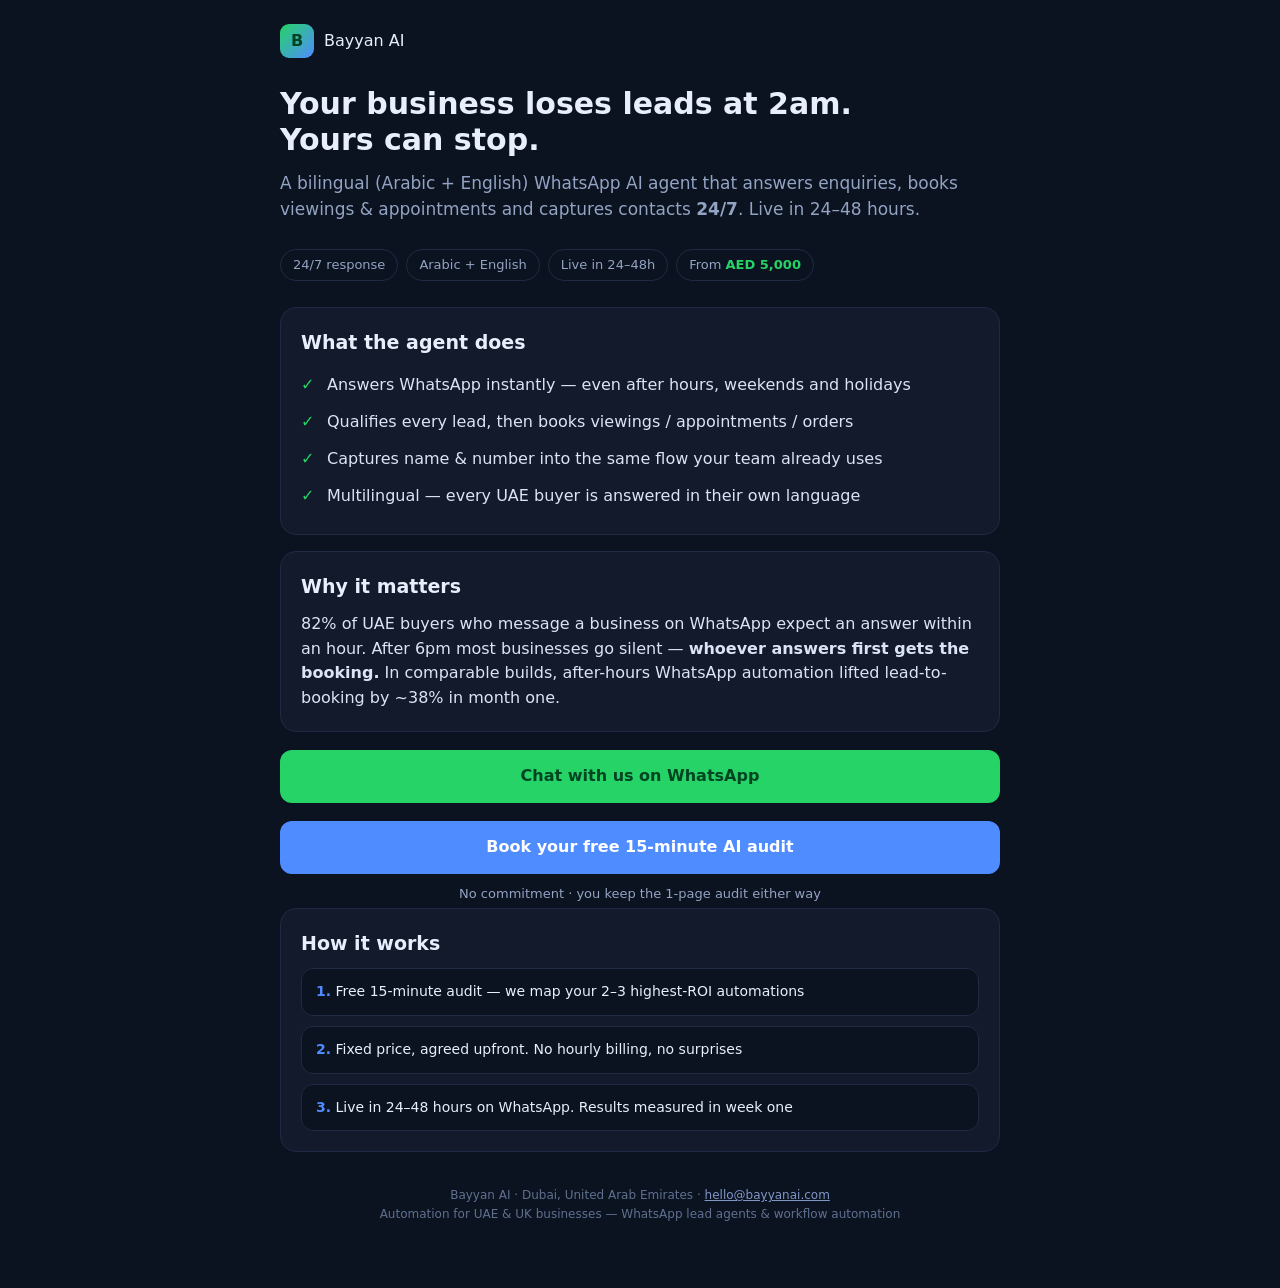
==== index.html @ 676d5459 "Publish pages 2026-10-18 08:45" ====
<!doctype html>
<html lang="en">
<head>
<meta charset="utf-8">
<meta name="viewport" content="width=device-width, initial-scale=1">
<title>Bayyan AI — 24/7 WhatsApp AI that sells for you</title>
<meta name="description" content="Bilingual WhatsApp AI agents for UAE businesses: answer after-hours leads, book viewings & appointments, recover carts. Live in 24-48h, from AED 5,000. Free AI audit.">
<style>
  :root{--bg:#0b1220;--card:#121a2b;--ink:#e8eefc;--mut:#93a3c2;--acc:#25D366;--acc2:#4f8cff;--line:#1f2a44}
  *{box-sizing:border-box;margin:0;padding:0}
  body{font-family:system-ui,-apple-system,"Segoe UI",Roboto,sans-serif;background:var(--bg);color:var(--ink);line-height:1.55}
  .wrap{max-width:760px;margin:0 auto;padding:24px 20px 64px}
  header{display:flex;align-items:center;gap:10px;margin-bottom:28px}
  .logo{width:34px;height:34px;border-radius:9px;background:linear-gradient(135deg,var(--acc),var(--acc2));display:grid;place-items:center;font-weight:800;color:#042}
  h1{font-size:30px;line-height:1.2;margin-bottom:12px}
  .sub{color:var(--mut);font-size:17px;margin-bottom:26px}
  .pills{display:flex;flex-wrap:wrap;gap:8px;margin-bottom:26px}
  .pill{font-size:13px;border:1px solid var(--line);border-radius:999px;padding:5px 12px;color:var(--mut)}
  .card{background:var(--card);border:1px solid var(--line);border-radius:16px;padding:20px;margin-bottom:16px}
  h2{font-size:19px;margin-bottom:10px}
  ul{list-style:none}
  li{padding:6px 0 6px 26px;position:relative;color:#dbe4f5}
  li:before{content:"✓";position:absolute;left:0;color:var(--acc);font-weight:700}
  .cta{display:block;text-align:center;background:var(--acc);color:#042;font-weight:700;font-size:16px;border-radius:12px;padding:14px 18px;text-decoration:none;margin:18px 0 10px}
  .cta.sec{background:var(--acc2);color:#fff}
  .cta:hover{filter:brightness(1.06)}
  .tiny{font-size:13px;color:var(--mut);text-align:center;margin-top:8px}
  .price{color:var(--acc);font-weight:700}
  .steps{display:grid;gap:10px;margin-top:6px}
  .step{background:var(--bg);border:1px solid var(--line);border-radius:12px;padding:12px 14px;font-size:14px}
  .step b{color:var(--acc2)}
  footer{margin-top:34px;text-align:center;font-size:12px;color:#5f708f}
  @media (prefers-reduced-motion: no-preference){.card{animation:fade .5s ease}}
  @keyframes fade{from{opacity:0;transform:translateY(6px)}to{opacity:1}}
</style>
</head>
<body>
<div class="wrap">
  <header>
    <div class="logo">B</div>
    <span>Bayyan AI</span>
  </header>

  <h1>Your business loses leads at 2am.<br>Yours can stop.</h1>
  <p class="sub">A bilingual (Arabic + English) WhatsApp AI agent that answers enquiries,
  books viewings &amp; appointments and captures contacts <b>24/7</b>. Live in 24–48 hours.</p>

  <div class="pills">
    <span class="pill">24/7 response</span>
    <span class="pill">Arabic + English</span>
    <span class="pill">Live in 24–48h</span>
    <span class="pill">From <b class="price">AED 5,000</b></span>
  </div>

  <div class="card">
    <h2>What the agent does</h2>
    <ul>
      <li>Answers WhatsApp instantly — even after hours, weekends and holidays</li>
      <li>Qualifies every lead, then books viewings / appointments / orders</li>
      <li>Captures name &amp; number into the same flow your team already uses</li>
      <li>Multilingual — every UAE buyer is answered in their own language</li>
    </ul>
  </div>

  <div class="card">
    <h2>Why it matters</h2>
    <p style="color:#dbe4f5">82% of UAE buyers who message a business on WhatsApp expect an answer
    within an hour. After 6pm most businesses go silent — <b>whoever answers first gets the booking.</b>
    In comparable builds, after-hours WhatsApp automation lifted lead-to-booking by ~38% in month one.</p>
  </div>

  <div style="margin:6px 0 4px">
    <a class="cta" href="https://wa.me/971500000000?text=Hi%21%20I%20want%20to%20know%20more%20about%20the%20WhatsApp%20AI%20agent." target="_blank" rel="noopener">Chat with us on WhatsApp</a>
    <a class="cta sec" href="https://cal.com/bayyanai/15min" target="_blank" rel="noopener">Book your free 15-minute AI audit</a>
    <div class="tiny">No commitment · you keep the 1-page audit either way</div>
  </div>

  <div class="card">
    <h2>How it works</h2>
    <div class="steps">
      <div class="step"><b>1.</b> Free 15-minute audit — we map your 2–3 highest-ROI automations</div>
      <div class="step"><b>2.</b> Fixed price, agreed upfront. No hourly billing, no surprises</div>
      <div class="step"><b>3.</b> Live in 24–48 hours on WhatsApp. Results measured in week one</div>
    </div>
  </div>

  <footer>
    <p>Bayyan AI · Dubai, United Arab Emirates · <a href="mailto:hello@bayyanai.com" style="color:#8096c7">hello@bayyanai.com</a></p>
    <p>Automation for UAE &amp; UK businesses — WhatsApp lead agents &amp; workflow automation</p>
  </footer>
</div>
</body>
</html>
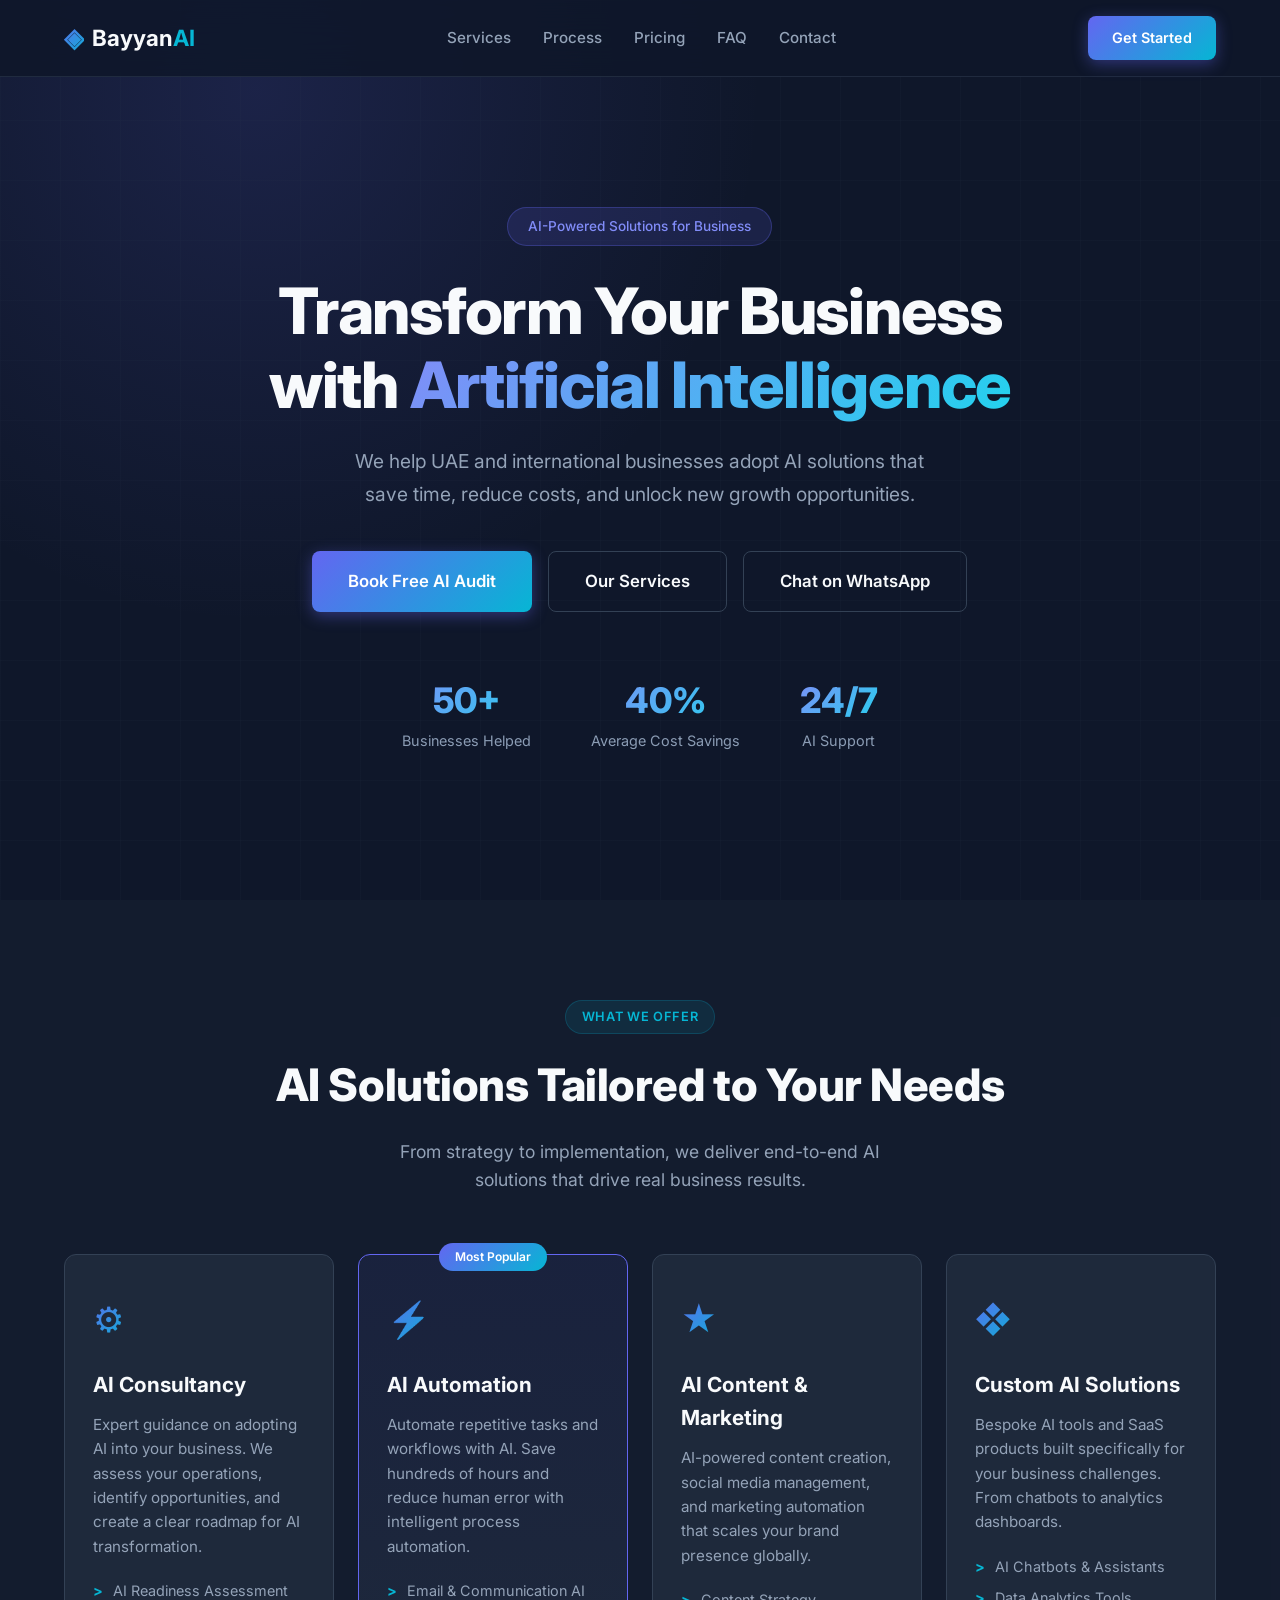
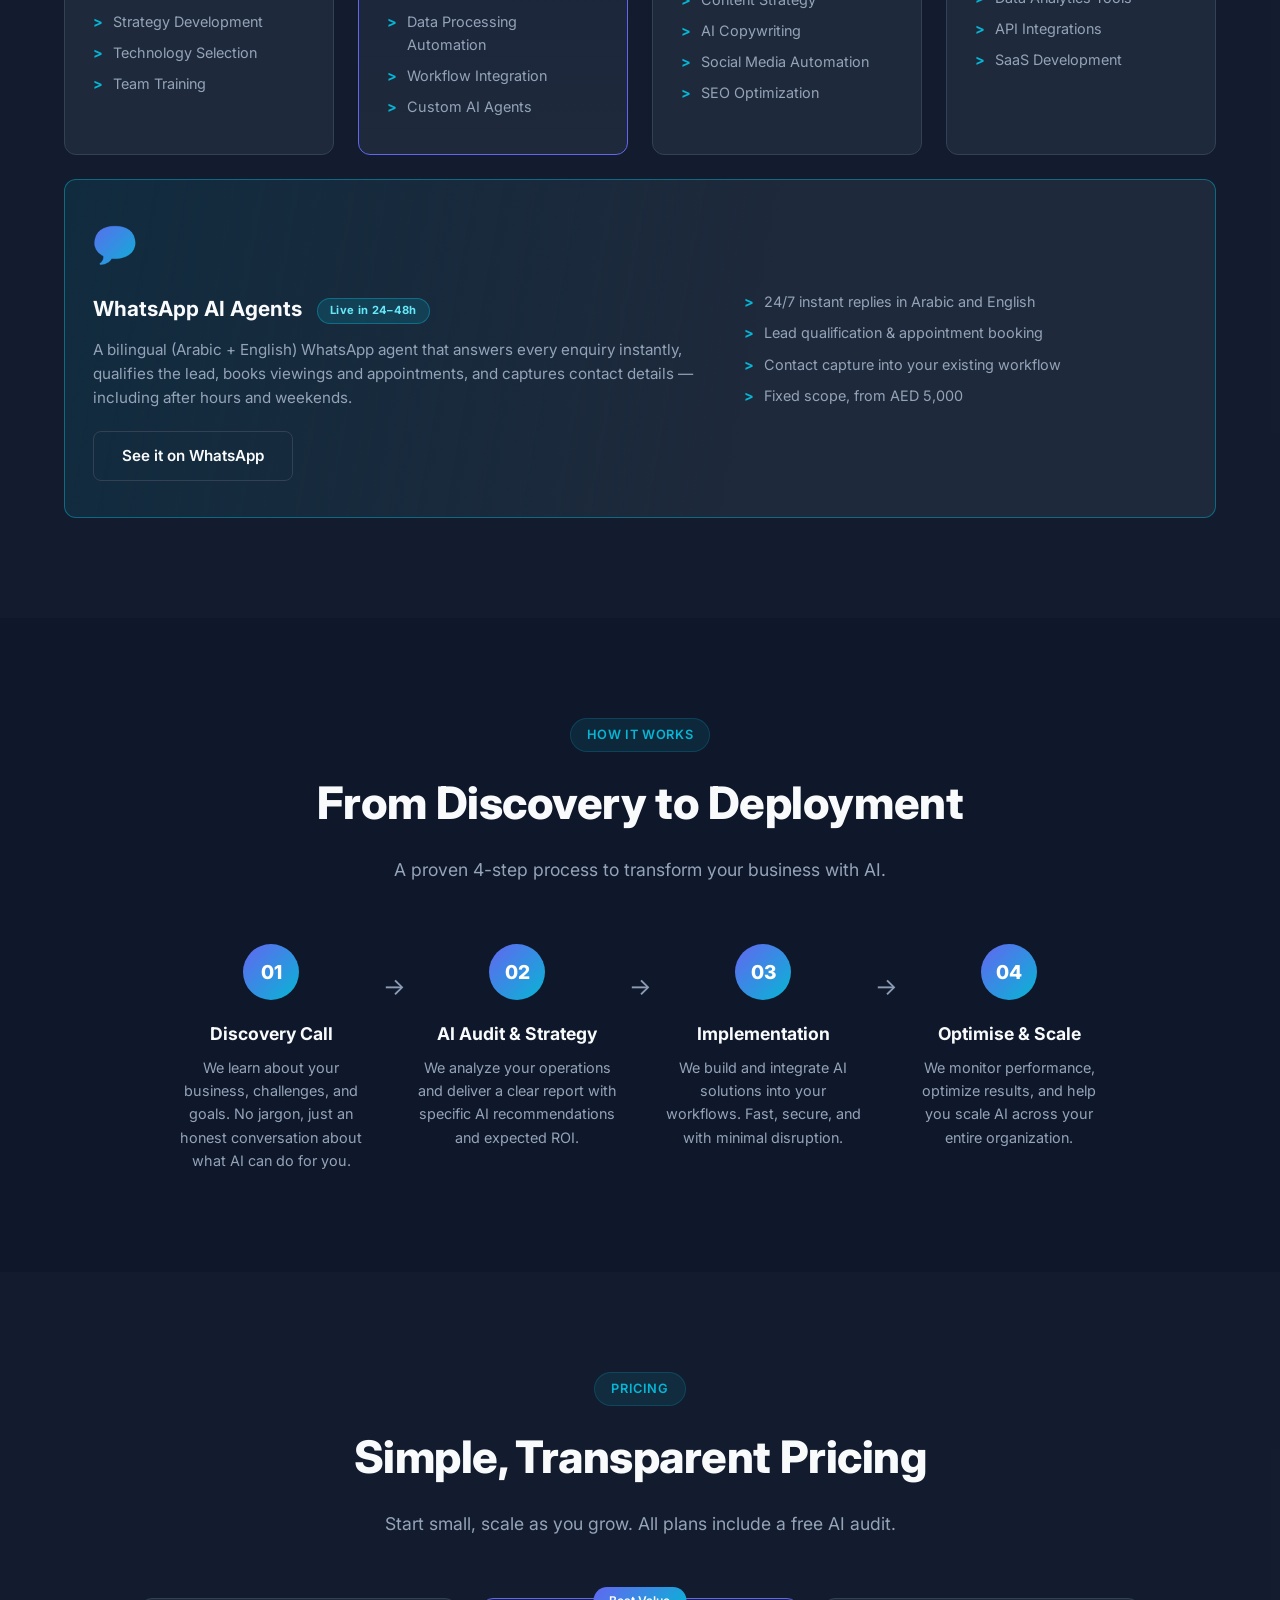
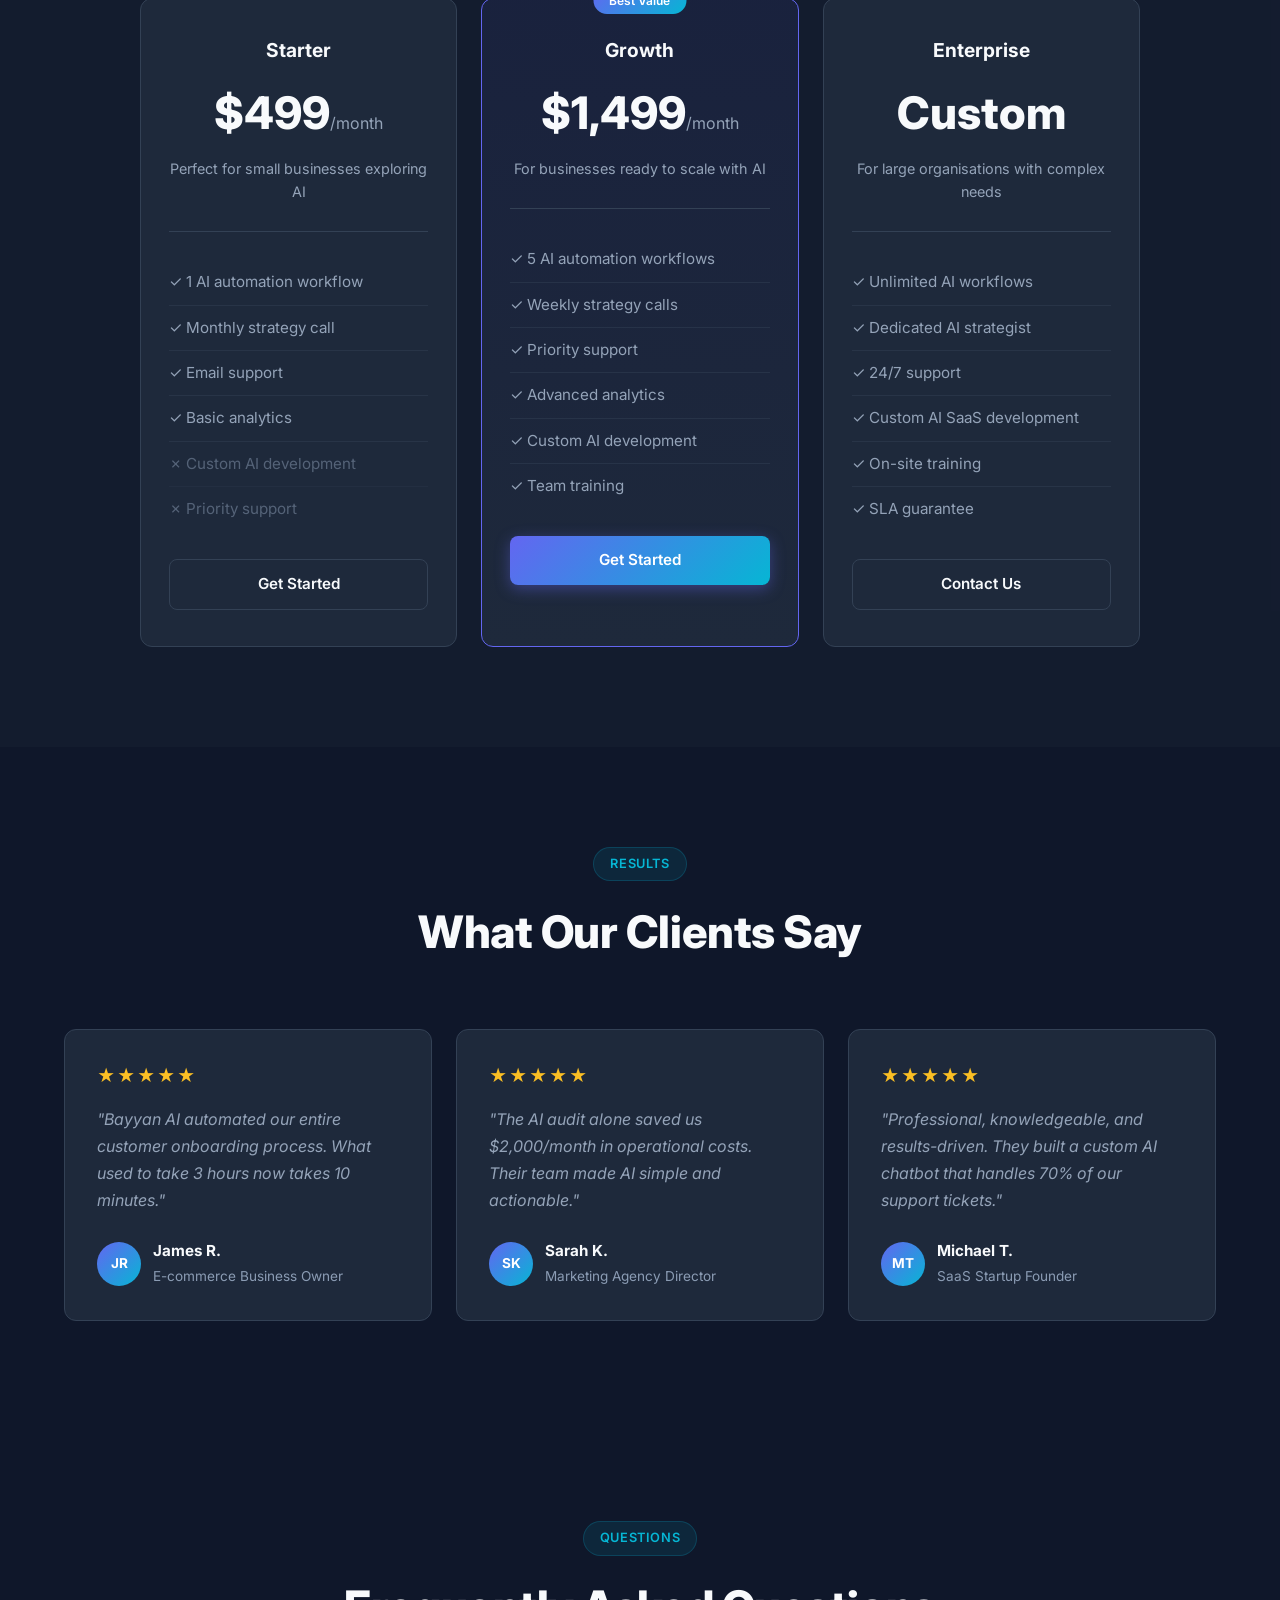
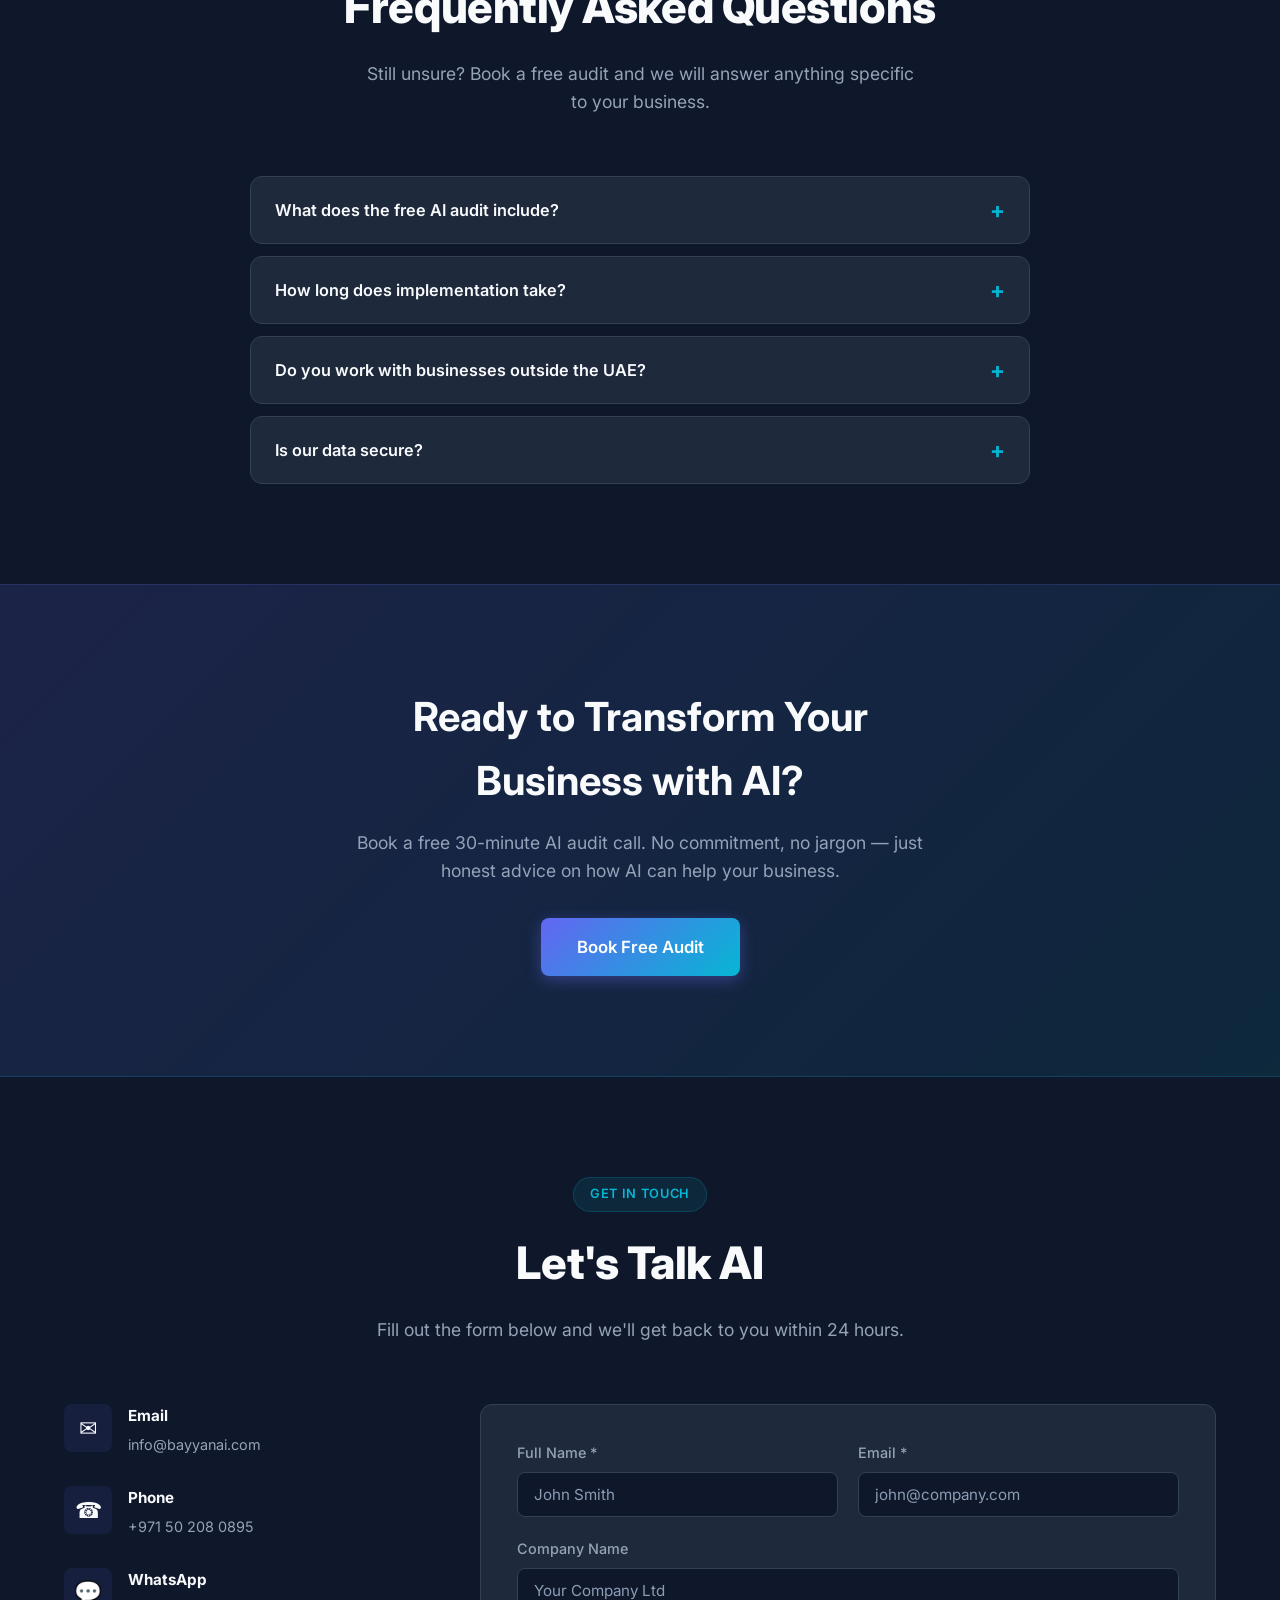
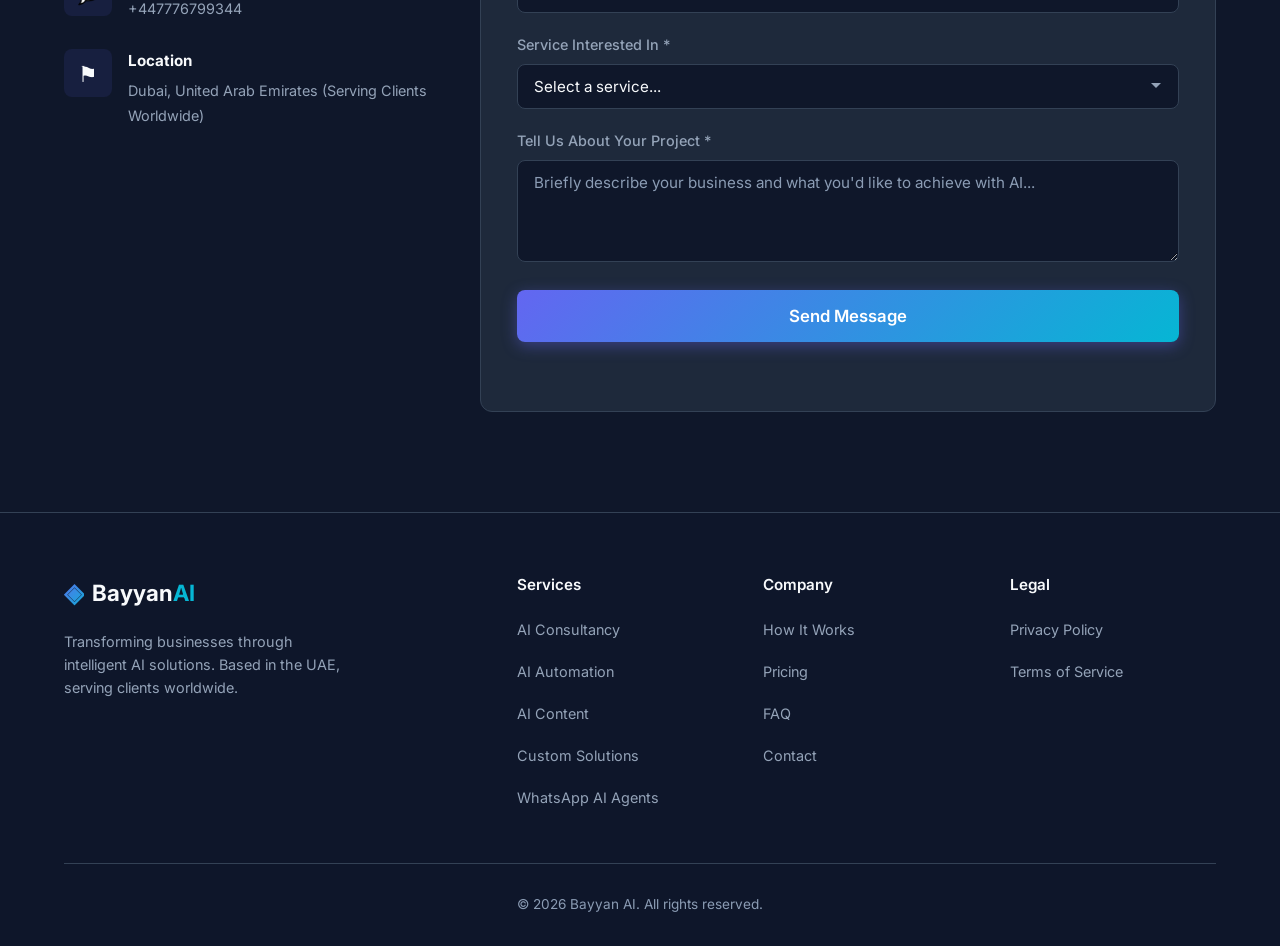
==== commit 328dce43: "Publish full Bayyan AI company site with all services" ====
--- a/index.html
+++ b/index.html
@@ -1,93 +1,568 @@
-<!doctype html>
+<!DOCTYPE html>
 <html lang="en">
 <head>
-<meta charset="utf-8">
-<meta name="viewport" content="width=device-width, initial-scale=1">
-<title>Bayyan AI — 24/7 WhatsApp AI that sells for you</title>
-<meta name="description" content="Bilingual WhatsApp AI agents for UAE businesses: answer after-hours leads, book viewings & appointments, recover carts. Live in 24-48h, from AED 5,000. Free AI audit.">
-<style>
-  :root{--bg:#0b1220;--card:#121a2b;--ink:#e8eefc;--mut:#93a3c2;--acc:#25D366;--acc2:#4f8cff;--line:#1f2a44}
-  *{box-sizing:border-box;margin:0;padding:0}
-  body{font-family:system-ui,-apple-system,"Segoe UI",Roboto,sans-serif;background:var(--bg);color:var(--ink);line-height:1.55}
-  .wrap{max-width:760px;margin:0 auto;padding:24px 20px 64px}
-  header{display:flex;align-items:center;gap:10px;margin-bottom:28px}
-  .logo{width:34px;height:34px;border-radius:9px;background:linear-gradient(135deg,var(--acc),var(--acc2));display:grid;place-items:center;font-weight:800;color:#042}
-  h1{font-size:30px;line-height:1.2;margin-bottom:12px}
-  .sub{color:var(--mut);font-size:17px;margin-bottom:26px}
-  .pills{display:flex;flex-wrap:wrap;gap:8px;margin-bottom:26px}
-  .pill{font-size:13px;border:1px solid var(--line);border-radius:999px;padding:5px 12px;color:var(--mut)}
-  .card{background:var(--card);border:1px solid var(--line);border-radius:16px;padding:20px;margin-bottom:16px}
-  h2{font-size:19px;margin-bottom:10px}
-  ul{list-style:none}
-  li{padding:6px 0 6px 26px;position:relative;color:#dbe4f5}
-  li:before{content:"✓";position:absolute;left:0;color:var(--acc);font-weight:700}
-  .cta{display:block;text-align:center;background:var(--acc);color:#042;font-weight:700;font-size:16px;border-radius:12px;padding:14px 18px;text-decoration:none;margin:18px 0 10px}
-  .cta.sec{background:var(--acc2);color:#fff}
-  .cta:hover{filter:brightness(1.06)}
-  .tiny{font-size:13px;color:var(--mut);text-align:center;margin-top:8px}
-  .price{color:var(--acc);font-weight:700}
-  .steps{display:grid;gap:10px;margin-top:6px}
-  .step{background:var(--bg);border:1px solid var(--line);border-radius:12px;padding:12px 14px;font-size:14px}
-  .step b{color:var(--acc2)}
-  footer{margin-top:34px;text-align:center;font-size:12px;color:#5f708f}
-  @media (prefers-reduced-motion: no-preference){.card{animation:fade .5s ease}}
-  @keyframes fade{from{opacity:0;transform:translateY(6px)}to{opacity:1}}
-</style>
+    <meta charset="UTF-8">
+    <meta name="viewport" content="width=device-width, initial-scale=1.0">
+    <title>Bayyan AI | AI Consultancy &amp; Automation Services in the UAE</title>
+    <meta name="description" content="Bayyan AI helps UAE and international businesses adopt AI that saves time and cuts costs. AI consultancy, automation, content and custom AI solutions.">
+    <link rel="canonical" href="https://bayyanai.com/">
+
+    <meta name="theme-color" content="#0f172a">
+    <link rel="icon" href="/favicon.svg" type="image/svg+xml">
+    <link rel="apple-touch-icon" href="/assets/apple-touch-icon.png">
+
+    <meta property="og:type" content="website">
+    <meta property="og:site_name" content="Bayyan AI">
+    <meta property="og:url" content="https://bayyanai.com/">
+    <meta property="og:title" content="Bayyan AI | AI Consultancy &amp; Automation Services">
+    <meta property="og:description" content="We help UAE and international businesses adopt AI solutions that save time, reduce costs, and unlock new growth opportunities.">
+    <meta property="og:image" content="https://bayyanai.com/assets/og-image.png">
+    <meta property="og:image:width" content="1200">
+    <meta property="og:image:height" content="630">
+    <meta property="og:locale" content="en_US">
+
+    <meta name="twitter:card" content="summary_large_image">
+    <meta name="twitter:title" content="Bayyan AI | AI Consultancy &amp; Automation Services">
+    <meta name="twitter:description" content="AI consultancy, automation and custom AI solutions for businesses in the UAE and worldwide.">
+    <meta name="twitter:image" content="https://bayyanai.com/assets/og-image.png">
+
+    <link rel="preconnect" href="https://fonts.googleapis.com">
+    <link rel="preconnect" href="https://fonts.gstatic.com" crossorigin>
+    <link href="https://fonts.googleapis.com/css2?family=Inter:wght@400;500;600;700;800&display=swap" rel="stylesheet">
+    <link rel="stylesheet" href="styles.css">
+
+    <script type="application/ld+json">
+    {
+      "@context": "https://schema.org",
+      "@graph": [
+        {
+          "@type": "Organization",
+          "@id": "https://bayyanai.com/#organization",
+          "name": "Bayyan AI",
+          "url": "https://bayyanai.com/",
+          "logo": "https://bayyanai.com/assets/og-image.png",
+          "email": "info@bayyanai.com",
+          "telephone": "+971-50-208-0895",
+          "areaServed": ["AE", "Worldwide"],
+          "description": "AI consultancy and automation services for businesses in the UAE and internationally.",
+          "contactPoint": {
+            "@type": "ContactPoint",
+            "contactType": "sales",
+            "email": "info@bayyanai.com",
+            "telephone": "+971-50-208-0895",
+            "availableLanguage": ["en", "ar"]
+          }
+        },
+        {
+          "@type": "WebSite",
+          "@id": "https://bayyanai.com/#website",
+          "url": "https://bayyanai.com/",
+          "name": "Bayyan AI",
+          "publisher": { "@id": "https://bayyanai.com/#organization" },
+          "inLanguage": "en"
+        },
+        {
+          "@type": "ProfessionalService",
+          "@id": "https://bayyanai.com/#service",
+          "name": "Bayyan AI",
+          "url": "https://bayyanai.com/",
+          "parentOrganization": { "@id": "https://bayyanai.com/#organization" },
+          "areaServed": ["AE", "Worldwide"],
+          "provider": { "@id": "https://bayyanai.com/#organization" },
+          "hasOfferCatalog": {
+            "@type": "OfferCatalog",
+            "name": "AI Services",
+            "itemListElement": [
+              { "@type": "Offer", "itemOffered": { "@type": "Service", "name": "AI Consultancy" } },
+              { "@type": "Offer", "itemOffered": { "@type": "Service", "name": "AI Automation" } },
+              { "@type": "Offer", "itemOffered": { "@type": "Service", "name": "AI Content & Marketing" } },
+              { "@type": "Offer", "itemOffered": { "@type": "Service", "name": "Custom AI Solutions" } }
+            ]
+          }
+        },
+        {
+          "@type": "FAQPage",
+          "@id": "https://bayyanai.com/#faq",
+          "mainEntity": [
+            {
+              "@type": "Question",
+              "name": "What does the free AI audit include?",
+              "acceptedAnswer": { "@type": "Answer", "text": "A 30-minute call where we review your current workflows, identify the highest-value automation opportunities, and give you a short written summary with expected ROI. No commitment required." }
+            },
+            {
+              "@type": "Question",
+              "name": "How long does implementation take?",
+              "acceptedAnswer": { "@type": "Answer", "text": "Most automation workflows go live within two to four weeks. Larger custom AI projects are scoped in phases so you see value early." }
+            },
+            {
+              "@type": "Question",
+              "name": "Do you work with businesses outside the UAE?",
+              "acceptedAnswer": { "@type": "Answer", "text": "Yes. We are based in the UAE and work remotely with clients worldwide." }
+            },
+            {
+              "@type": "Question",
+              "name": "Is our data secure?",
+              "acceptedAnswer": { "@type": "Answer", "text": "We only connect systems you approve, follow least-privilege access, and never share your data with third parties. We can work within your existing security policies." }
+            }
+          ]
+        }
+      ]
+    }
+    </script>
+<!-- agent-readable surface -->
+<link rel="alternate" type="text/markdown" href="/index.md" title="This page as Markdown">
+<link rel="alternate" type="text/plain" href="/llms.txt" title="Site index (llms.txt)">
+<link rel="describedby" type="text/markdown" href="/auth.md" title="Access notes">
+<link rel="service-desc" type="application/json" href="/.well-known/ai-catalog.json" title="AI capability catalog">
+<link rel="index" type="application/json" href="/.well-known/agent-skills/index.json" title="Agent Skills index">
 </head>
 <body>
-<div class="wrap">
-  <header>
-    <div class="logo">B</div>
-    <span>Bayyan AI</span>
-  </header>
-
-  <h1>Your business loses leads at 2am.<br>Yours can stop.</h1>
-  <p class="sub">A bilingual (Arabic + English) WhatsApp AI agent that answers enquiries,
-  books viewings &amp; appointments and captures contacts <b>24/7</b>. Live in 24–48 hours.</p>
-
-  <div class="pills">
-    <span class="pill">24/7 response</span>
-    <span class="pill">Arabic + English</span>
-    <span class="pill">Live in 24–48h</span>
-    <span class="pill">From <b class="price">AED 5,000</b></span>
-  </div>
-
-  <div class="card">
-    <h2>What the agent does</h2>
-    <ul>
-      <li>Answers WhatsApp instantly — even after hours, weekends and holidays</li>
-      <li>Qualifies every lead, then books viewings / appointments / orders</li>
-      <li>Captures name &amp; number into the same flow your team already uses</li>
-      <li>Multilingual — every UAE buyer is answered in their own language</li>
-    </ul>
-  </div>
-
-  <div class="card">
-    <h2>Why it matters</h2>
-    <p style="color:#dbe4f5">82% of UAE buyers who message a business on WhatsApp expect an answer
-    within an hour. After 6pm most businesses go silent — <b>whoever answers first gets the booking.</b>
-    In comparable builds, after-hours WhatsApp automation lifted lead-to-booking by ~38% in month one.</p>
-  </div>
-
-  <div style="margin:6px 0 4px">
-    <a class="cta" href="https://wa.me/971500000000?text=Hi%21%20I%20want%20to%20know%20more%20about%20the%20WhatsApp%20AI%20agent." target="_blank" rel="noopener">Chat with us on WhatsApp</a>
-    <a class="cta sec" href="https://cal.com/bayyanai/15min" target="_blank" rel="noopener">Book your free 15-minute AI audit</a>
-    <div class="tiny">No commitment · you keep the 1-page audit either way</div>
-  </div>
-
-  <div class="card">
-    <h2>How it works</h2>
-    <div class="steps">
-      <div class="step"><b>1.</b> Free 15-minute audit — we map your 2–3 highest-ROI automations</div>
-      <div class="step"><b>2.</b> Fixed price, agreed upfront. No hourly billing, no surprises</div>
-      <div class="step"><b>3.</b> Live in 24–48 hours on WhatsApp. Results measured in week one</div>
-    </div>
-  </div>
-
-  <footer>
-    <p>Bayyan AI · Dubai, United Arab Emirates · <a href="mailto:hello@bayyanai.com" style="color:#8096c7">hello@bayyanai.com</a></p>
-    <p>Automation for UAE &amp; UK businesses — WhatsApp lead agents &amp; workflow automation</p>
-  </footer>
-</div>
+    <a class="skip-link" href="#main">Skip to content</a>
+
+    <!-- Navigation -->
+    <nav class="navbar" aria-label="Main navigation">
+        <div class="container nav-container">
+            <a href="/" class="logo" aria-label="Bayyan AI home">
+                <span class="logo-icon" aria-hidden="true">&#9672;</span>
+                <span class="logo-text">Bayyan<span class="logo-ai">AI</span></span>
+            </a>
+            <ul class="nav-links" id="navLinks">
+                <li><a href="#services">Services</a></li>
+                <li><a href="#process">Process</a></li>
+                <li><a href="#pricing">Pricing</a></li>
+                <li><a href="#faq">FAQ</a></li>
+                <li><a href="#contact">Contact</a></li>
+            </ul>
+            <a href="#contact" class="btn btn-primary nav-cta">Get Started</a>
+            <button class="mobile-menu-btn" type="button" aria-label="Open menu" aria-expanded="false" aria-controls="navLinks">
+                <span aria-hidden="true"></span>
+                <span aria-hidden="true"></span>
+                <span aria-hidden="true"></span>
+            </button>
+        </div>
+    </nav>
+
+    <main id="main">
+    <!-- Hero Section -->
+    <section class="hero">
+        <div class="hero-bg" aria-hidden="true">
+            <div class="hero-gradient"></div>
+            <div class="hero-grid"></div>
+        </div>
+        <div class="container hero-container">
+            <p class="hero-badge">AI-Powered Solutions for Business</p>
+            <h1 class="hero-title">
+                Transform Your Business<br>
+                with <span class="gradient-text">Artificial Intelligence</span>
+            </h1>
+            <p class="hero-subtitle">
+                We help UAE and international businesses adopt AI solutions that save time, reduce costs, and unlock new growth opportunities.
+            </p>
+            <div class="hero-buttons">
+                <a href="https://cal.com/bayyanai/15min" class="btn btn-primary btn-lg" target="_blank" rel="noopener noreferrer">Book Free AI Audit</a>
+                <a href="#services" class="btn btn-secondary btn-lg">Our Services</a>
+                <a href="https://wa.me/447776799344?text=Hi%20Bayyan%20AI%2C%20I%27d%20like%20to%20know%20more%20about%20your%20services." class="btn btn-secondary btn-lg" target="_blank" rel="noopener noreferrer" aria-label="Chat with Bayyan AI on WhatsApp">Chat on WhatsApp</a>
+            </div>
+            <div class="hero-stats">
+                <div class="stat">
+                    <span class="stat-number">50+</span>
+                    <span class="stat-label">Businesses Helped</span>
+                </div>
+                <div class="stat">
+                    <span class="stat-number">40%</span>
+                    <span class="stat-label">Average Cost Savings</span>
+                </div>
+                <div class="stat">
+                    <span class="stat-number">24/7</span>
+                    <span class="stat-label">AI Support</span>
+                </div>
+            </div>
+        </div>
+    </section>
+
+    <!-- Services Section -->
+    <section id="services" class="services">
+        <div class="container">
+            <div class="section-header">
+                <p class="section-tag">What We Offer</p>
+                <h2 class="section-title">AI Solutions Tailored to Your Needs</h2>
+                <p class="section-subtitle">From strategy to implementation, we deliver end-to-end AI solutions that drive real business results.</p>
+            </div>
+            <div class="services-grid">
+                <div class="service-card">
+                    <div class="service-icon" aria-hidden="true">&#9881;</div>
+                    <h3>AI Consultancy</h3>
+                    <p>Expert guidance on adopting AI into your business. We assess your operations, identify opportunities, and create a clear roadmap for AI transformation.</p>
+                    <ul class="service-features">
+                        <li>AI Readiness Assessment</li>
+                        <li>Strategy Development</li>
+                        <li>Technology Selection</li>
+                        <li>Team Training</li>
+                    </ul>
+                </div>
+                <div class="service-card featured">
+                    <div class="service-badge">Most Popular</div>
+                    <div class="service-icon" aria-hidden="true">&#9889;</div>
+                    <h3>AI Automation</h3>
+                    <p>Automate repetitive tasks and workflows with AI. Save hundreds of hours and reduce human error with intelligent process automation.</p>
+                    <ul class="service-features">
+                        <li>Email &amp; Communication AI</li>
+                        <li>Data Processing Automation</li>
+                        <li>Workflow Integration</li>
+                        <li>Custom AI Agents</li>
+                    </ul>
+                </div>
+                <div class="service-card">
+                    <div class="service-icon" aria-hidden="true">&#9733;</div>
+                    <h3>AI Content &amp; Marketing</h3>
+                    <p>AI-powered content creation, social media management, and marketing automation that scales your brand presence globally.</p>
+                    <ul class="service-features">
+                        <li>Content Strategy</li>
+                        <li>AI Copywriting</li>
+                        <li>Social Media Automation</li>
+                        <li>SEO Optimization</li>
+                    </ul>
+                </div>
+                <div class="service-card">
+                    <div class="service-icon" aria-hidden="true">&#10070;</div>
+                    <h3>Custom AI Solutions</h3>
+                    <p>Bespoke AI tools and SaaS products built specifically for your business challenges. From chatbots to analytics dashboards.</p>
+                    <ul class="service-features">
+                        <li>AI Chatbots &amp; Assistants</li>
+                        <li>Data Analytics Tools</li>
+                        <li>API Integrations</li>
+                        <li>SaaS Development</li>
+                    </ul>
+                </div>
+                <div class="service-card flagship" id="whatsapp-ai">
+                    <div>
+                        <div class="service-icon" aria-hidden="true">&#128172;</div>
+                        <h3>WhatsApp AI Agents <span class="inline-badge">Live in 24&ndash;48h</span></h3>
+                        <p>A bilingual (Arabic + English) WhatsApp agent that answers every enquiry instantly, qualifies the lead, books viewings and appointments, and captures contact details &mdash; including after hours and weekends.</p>
+                        <a href="https://wa.me/447776799344?text=Hi%20Bayyan%20AI%2C%20I%27d%20like%20to%20know%20more%20about%20your%20services." class="btn btn-secondary" target="_blank" rel="noopener noreferrer">See it on WhatsApp</a>
+                    </div>
+                    <ul class="service-features">
+                        <li>24/7 instant replies in Arabic and English</li>
+                        <li>Lead qualification &amp; appointment booking</li>
+                        <li>Contact capture into your existing workflow</li>
+                        <li>Fixed scope, from AED 5,000</li>
+                    </ul>
+                </div>
+            </div>
+        </div>
+    </section>
+
+    <!-- Process Section -->
+    <section id="process" class="process">
+        <div class="container">
+            <div class="section-header">
+                <p class="section-tag">How It Works</p>
+                <h2 class="section-title">From Discovery to Deployment</h2>
+                <p class="section-subtitle">A proven 4-step process to transform your business with AI.</p>
+            </div>
+            <div class="process-grid">
+                <div class="process-step">
+                    <div class="step-number" aria-hidden="true">01</div>
+                    <h3>Discovery Call</h3>
+                    <p>We learn about your business, challenges, and goals. No jargon, just an honest conversation about what AI can do for you.</p>
+                </div>
+                <div class="process-connector" aria-hidden="true">&#8594;</div>
+                <div class="process-step">
+                    <div class="step-number" aria-hidden="true">02</div>
+                    <h3>AI Audit &amp; Strategy</h3>
+                    <p>We analyze your operations and deliver a clear report with specific AI recommendations and expected ROI.</p>
+                </div>
+                <div class="process-connector" aria-hidden="true">&#8594;</div>
+                <div class="process-step">
+                    <div class="step-number" aria-hidden="true">03</div>
+                    <h3>Implementation</h3>
+                    <p>We build and integrate AI solutions into your workflows. Fast, secure, and with minimal disruption.</p>
+                </div>
+                <div class="process-connector" aria-hidden="true">&#8594;</div>
+                <div class="process-step">
+                    <div class="step-number" aria-hidden="true">04</div>
+                    <h3>Optimise &amp; Scale</h3>
+                    <p>We monitor performance, optimize results, and help you scale AI across your entire organization.</p>
+                </div>
+            </div>
+        </div>
+    </section>
+
+    <!-- Pricing Section -->
+    <section id="pricing" class="pricing">
+        <div class="container">
+            <div class="section-header">
+                <p class="section-tag">Pricing</p>
+                <h2 class="section-title">Simple, Transparent Pricing</h2>
+                <p class="section-subtitle">Start small, scale as you grow. All plans include a free AI audit.</p>
+            </div>
+            <div class="pricing-grid">
+                <div class="pricing-card">
+                    <div class="pricing-header">
+                        <h3>Starter</h3>
+                        <div class="price">$499<span>/month</span></div>
+                        <p>Perfect for small businesses exploring AI</p>
+                    </div>
+                    <ul class="pricing-features">
+                        <li>&#10003; 1 AI automation workflow</li>
+                        <li>&#10003; Monthly strategy call</li>
+                        <li>&#10003; Email support</li>
+                        <li>&#10003; Basic analytics</li>
+                        <li class="disabled">&#10007; Custom AI development</li>
+                        <li class="disabled">&#10007; Priority support</li>
+                    </ul>
+                    <a href="#contact" class="btn btn-secondary btn-block">Get Started</a>
+                </div>
+                <div class="pricing-card featured">
+                    <div class="pricing-badge">Best Value</div>
+                    <div class="pricing-header">
+                        <h3>Growth</h3>
+                        <div class="price">$1,499<span>/month</span></div>
+                        <p>For businesses ready to scale with AI</p>
+                    </div>
+                    <ul class="pricing-features">
+                        <li>&#10003; 5 AI automation workflows</li>
+                        <li>&#10003; Weekly strategy calls</li>
+                        <li>&#10003; Priority support</li>
+                        <li>&#10003; Advanced analytics</li>
+                        <li>&#10003; Custom AI development</li>
+                        <li>&#10003; Team training</li>
+                    </ul>
+                    <a href="#contact" class="btn btn-primary btn-block">Get Started</a>
+                </div>
+                <div class="pricing-card">
+                    <div class="pricing-header">
+                        <h3>Enterprise</h3>
+                        <div class="price">Custom</div>
+                        <p>For large organisations with complex needs</p>
+                    </div>
+                    <ul class="pricing-features">
+                        <li>&#10003; Unlimited AI workflows</li>
+                        <li>&#10003; Dedicated AI strategist</li>
+                        <li>&#10003; 24/7 support</li>
+                        <li>&#10003; Custom AI SaaS development</li>
+                        <li>&#10003; On-site training</li>
+                        <li>&#10003; SLA guarantee</li>
+                    </ul>
+                    <a href="#contact" class="btn btn-secondary btn-block">Contact Us</a>
+                </div>
+            </div>
+        </div>
+    </section>
+
+    <!-- Testimonials Section -->
+    <section class="testimonials">
+        <div class="container">
+            <div class="section-header">
+                <p class="section-tag">Results</p>
+                <h2 class="section-title">What Our Clients Say</h2>
+            </div>
+            <div class="testimonials-grid">
+                <div class="testimonial-card">
+                    <div class="testimonial-stars" aria-hidden="true">&#9733;&#9733;&#9733;&#9733;&#9733;</div>
+                    <p>"Bayyan AI automated our entire customer onboarding process. What used to take 3 hours now takes 10 minutes."</p>
+                    <div class="testimonial-author">
+                        <div class="author-avatar" aria-hidden="true">JR</div>
+                        <div>
+                            <strong>James R.</strong>
+                            <span>E-commerce Business Owner</span>
+                        </div>
+                    </div>
+                </div>
+                <div class="testimonial-card">
+                    <div class="testimonial-stars" aria-hidden="true">&#9733;&#9733;&#9733;&#9733;&#9733;</div>
+                    <p>"The AI audit alone saved us $2,000/month in operational costs. Their team made AI simple and actionable."</p>
+                    <div class="testimonial-author">
+                        <div class="author-avatar" aria-hidden="true">SK</div>
+                        <div>
+                            <strong>Sarah K.</strong>
+                            <span>Marketing Agency Director</span>
+                        </div>
+                    </div>
+                </div>
+                <div class="testimonial-card">
+                    <div class="testimonial-stars" aria-hidden="true">&#9733;&#9733;&#9733;&#9733;&#9733;</div>
+                    <p>"Professional, knowledgeable, and results-driven. They built a custom AI chatbot that handles 70% of our support tickets."</p>
+                    <div class="testimonial-author">
+                        <div class="author-avatar" aria-hidden="true">MT</div>
+                        <div>
+                            <strong>Michael T.</strong>
+                            <span>SaaS Startup Founder</span>
+                        </div>
+                    </div>
+                </div>
+            </div>
+        </div>
+    </section>
+
+    <!-- FAQ Section -->
+    <section id="faq" class="faq">
+        <div class="container">
+            <div class="section-header">
+                <p class="section-tag">Questions</p>
+                <h2 class="section-title">Frequently Asked Questions</h2>
+                <p class="section-subtitle">Still unsure? Book a free audit and we will answer anything specific to your business.</p>
+            </div>
+            <div class="faq-list">
+                <details class="faq-item">
+                    <summary>What does the free AI audit include?</summary>
+                    <p>A 30-minute call where we review your current workflows, identify the highest-value automation opportunities, and give you a short written summary with expected ROI. No commitment required.</p>
+                </details>
+                <details class="faq-item">
+                    <summary>How long does implementation take?</summary>
+                    <p>Most automation workflows go live within two to four weeks. Larger custom AI projects are scoped in phases so you see value early.</p>
+                </details>
+                <details class="faq-item">
+                    <summary>Do you work with businesses outside the UAE?</summary>
+                    <p>Yes. We are based in the UAE and work remotely with clients worldwide.</p>
+                </details>
+                <details class="faq-item">
+                    <summary>Is our data secure?</summary>
+                    <p>We only connect systems you approve, follow least-privilege access, and never share your data with third parties. We can work within your existing security policies.</p>
+                </details>
+            </div>
+        </div>
+    </section>
+
+    <!-- CTA Section -->
+    <section class="cta">
+        <div class="container">
+            <div class="cta-content">
+                <h2>Ready to Transform Your Business with AI?</h2>
+                <p>Book a free 30-minute AI audit call. No commitment, no jargon &mdash; just honest advice on how AI can help your business.</p>
+                <a href="https://cal.com/bayyanai/15min" class="btn btn-primary btn-lg" target="_blank" rel="noopener noreferrer">Book Free Audit</a>
+            </div>
+        </div>
+    </section>
+
+    <!-- Contact Section -->
+    <section id="contact" class="contact">
+        <div class="container">
+            <div class="section-header">
+                <p class="section-tag">Get in Touch</p>
+                <h2 class="section-title">Let's Talk AI</h2>
+                <p class="section-subtitle">Fill out the form below and we'll get back to you within 24 hours.</p>
+            </div>
+            <div class="contact-grid">
+                <div class="contact-info">
+                    <div class="contact-item">
+                        <div class="contact-icon" aria-hidden="true">&#9993;</div>
+                        <div>
+                            <strong>Email</strong>
+                            <a href="mailto:info@bayyanai.com">info@bayyanai.com</a>
+                        </div>
+                    </div>
+                    <div class="contact-item">
+                        <div class="contact-icon" aria-hidden="true">&#9742;</div>
+                        <div>
+                            <strong>Phone</strong>
+                            <a href="tel:+971502080895">+971 50 208 0895</a>
+                        </div>
+                    </div>
+                    <div class="contact-item">
+                        <div class="contact-icon" aria-hidden="true">&#128172;</div>
+                        <div>
+                            <strong>WhatsApp</strong>
+                            <a href="https://wa.me/447776799344?text=Hi%20Bayyan%20AI%2C%20I%27d%20like%20to%20know%20more%20about%20your%20services." target="_blank" rel="noopener noreferrer">+447776799344</a>
+                        </div>
+                    </div>
+                    <div class="contact-item">
+                        <div class="contact-icon" aria-hidden="true">&#9873;</div>
+                        <div>
+                            <strong>Location</strong>
+                            <span>Dubai, United Arab Emirates (Serving Clients Worldwide)</span>
+                        </div>
+                    </div>
+                </div>
+                <form class="contact-form" id="contactForm" action="https://api.web3forms.com/submit" method="POST" novalidate>
+                    <input type="hidden" name="access_key" value="REPLACE-WITH-WEB3FORMS-ACCESS-KEY">
+                    <input type="hidden" name="subject" value="New enquiry from bayyanai.com">
+                    <input type="hidden" name="from_name" value="Bayyan AI Website">
+                    <div class="form-row">
+                        <div class="form-group">
+                            <label for="name">Full Name *</label>
+                            <input type="text" id="name" name="name" required autocomplete="name" placeholder="John Smith">
+                        </div>
+                        <div class="form-group">
+                            <label for="email">Email *</label>
+                            <input type="email" id="email" name="email" required autocomplete="email" placeholder="john@company.com">
+                        </div>
+                    </div>
+                    <div class="form-group">
+                        <label for="company">Company Name</label>
+                        <input type="text" id="company" name="company" autocomplete="organization" placeholder="Your Company Ltd">
+                    </div>
+                    <div class="form-group">
+                        <label for="service">Service Interested In *</label>
+                        <select id="service" name="service" required>
+                            <option value="">Select a service...</option>
+                            <option value="consultancy">AI Consultancy</option>
+                            <option value="automation">AI Automation</option>
+                            <option value="content">AI Content &amp; Marketing</option>
+                            <option value="custom">Custom AI Solutions</option>
+                            <option value="audit">Free AI Audit</option>
+                        </select>
+                    </div>
+                    <div class="form-group">
+                        <label for="message">Tell Us About Your Project *</label>
+                        <textarea id="message" name="message" rows="4" required placeholder="Briefly describe your business and what you'd like to achieve with AI..."></textarea>
+                    </div>
+                    <div class="hp-field" aria-hidden="true">
+                        <label for="website">Website</label>
+                        <input type="text" id="website" name="website" tabindex="-1" autocomplete="off">
+                    </div>
+                    <button type="submit" class="btn btn-primary btn-block btn-lg">Send Message</button>
+                    <p class="form-status" id="formStatus" role="status" aria-live="polite"></p>
+                </form>
+            </div>
+        </div>
+    </section>
+    </main>
+
+    <!-- Footer -->
+    <footer class="footer">
+        <div class="container">
+            <div class="footer-grid">
+                <div class="footer-brand">
+                    <a href="/" class="logo" aria-label="Bayyan AI home">
+                        <span class="logo-icon" aria-hidden="true">&#9672;</span>
+                        <span class="logo-text">Bayyan<span class="logo-ai">AI</span></span>
+                    </a>
+                    <p>Transforming businesses through intelligent AI solutions. Based in the UAE, serving clients worldwide.</p>
+                </div>
+                <div class="footer-links">
+                    <h4>Services</h4>
+                    <ul>
+                        <li><a href="#services">AI Consultancy</a></li>
+                        <li><a href="#services">AI Automation</a></li>
+                        <li><a href="#services">AI Content</a></li>
+                        <li><a href="#services">Custom Solutions</a></li>
+                        <li><a href="#whatsapp-ai">WhatsApp AI Agents</a></li>
+                    </ul>
+                </div>
+                <div class="footer-links">
+                    <h4>Company</h4>
+                    <ul>
+                        <li><a href="#process">How It Works</a></li>
+                        <li><a href="#pricing">Pricing</a></li>
+                        <li><a href="#faq">FAQ</a></li>
+                        <li><a href="#contact">Contact</a></li>
+                    </ul>
+                </div>
+                <div class="footer-links">
+                    <h4>Legal</h4>
+                    <ul>
+                        <li><a href="/privacy.html">Privacy Policy</a></li>
+                        <li><a href="/terms.html">Terms of Service</a></li>
+                    </ul>
+                </div>
+            </div>
+            <div class="footer-bottom">
+                <p>&copy; 2026 Bayyan AI. All rights reserved.</p>
+            </div>
+        </div>
+    </footer>
+
+    <script src="script.js" defer></script>
 </body>
-</html>+</html>
--- a/styles.css
+++ b/styles.css
@@ -0,0 +1,1220 @@
+/* Reset & Base */
+*, *::before, *::after {
+    margin: 0;
+    padding: 0;
+    box-sizing: border-box;
+}
+
+:root {
+    --primary: #6366f1;
+    --primary-dark: #4f46e5;
+    --primary-light: #818cf8;
+    --accent: #06b6d4;
+    --bg-dark: #0f172a;
+    --bg-card: #1e293b;
+    --bg-card-hover: #273548;
+    --text-primary: #f8fafc;
+    --text-secondary: #94a3b8;
+    --text-muted: #8b9cb4;
+    --border: #334155;
+    --gradient: linear-gradient(135deg, #6366f1, #06b6d4);
+    --gradient-text: linear-gradient(135deg, #818cf8, #22d3ee);
+    --shadow: 0 4px 6px -1px rgba(0,0,0,0.3);
+    --shadow-lg: 0 20px 40px -10px rgba(0,0,0,0.4);
+    --radius: 12px;
+    --radius-sm: 8px;
+    --transition: all 0.3s ease;
+}
+
+html {
+    scroll-behavior: smooth;
+    -webkit-text-size-adjust: 100%;
+}
+
+body {
+    font-family: 'Inter', -apple-system, BlinkMacSystemFont, sans-serif;
+    background: var(--bg-dark);
+    color: var(--text-primary);
+    line-height: 1.6;
+    overflow-x: hidden;
+}
+
+.container {
+    max-width: 1200px;
+    margin: 0 auto;
+    padding: 0 24px;
+}
+
+a {
+    color: var(--primary-light);
+    text-decoration: none;
+    transition: var(--transition);
+}
+
+a:hover {
+    color: var(--accent);
+}
+
+img {
+    max-width: 100%;
+    display: block;
+}
+
+:focus-visible {
+    outline: 2px solid var(--accent);
+    outline-offset: 3px;
+    border-radius: 4px;
+}
+
+.skip-link {
+    position: absolute;
+    top: -60px;
+    left: 16px;
+    z-index: 2000;
+    padding: 10px 18px;
+    background: var(--primary);
+    color: #fff;
+    border-radius: var(--radius-sm);
+    font-weight: 600;
+}
+
+.skip-link:focus {
+    top: 12px;
+    color: #fff;
+}
+
+/* Buttons */
+.btn {
+    display: inline-flex;
+    align-items: center;
+    justify-content: center;
+    padding: 12px 28px;
+    min-height: 44px;
+    border-radius: var(--radius-sm);
+    font-weight: 600;
+    font-size: 0.95rem;
+    cursor: pointer;
+    transition: var(--transition);
+    border: none;
+    text-decoration: none;
+    gap: 8px;
+    font-family: inherit;
+}
+
+.btn-primary {
+    background: var(--gradient);
+    color: white;
+    box-shadow: 0 4px 15px rgba(99,102,241,0.4);
+}
+
+.btn-primary:hover {
+    transform: translateY(-2px);
+    box-shadow: 0 8px 25px rgba(99,102,241,0.5);
+    color: white;
+}
+
+.btn-secondary {
+    background: transparent;
+    color: var(--text-primary);
+    border: 1px solid var(--border);
+}
+
+.btn-secondary:hover {
+    background: var(--bg-card);
+    border-color: var(--primary-light);
+    color: var(--text-primary);
+}
+
+.btn-lg {
+    padding: 16px 36px;
+    font-size: 1.05rem;
+}
+
+.btn-block {
+    width: 100%;
+}
+
+.btn[disabled] {
+    opacity: 0.6;
+    cursor: not-allowed;
+    transform: none;
+}
+
+/* Navbar */
+.navbar {
+    position: fixed;
+    top: 0;
+    left: 0;
+    right: 0;
+    z-index: 1000;
+    background: rgba(15, 23, 42, 0.85);
+    backdrop-filter: blur(20px);
+    -webkit-backdrop-filter: blur(20px);
+    border-bottom: 1px solid rgba(51, 65, 85, 0.5);
+    padding: 16px 0;
+}
+
+.nav-container {
+    display: flex;
+    align-items: center;
+    justify-content: space-between;
+    gap: 16px;
+}
+
+.logo {
+    display: flex;
+    align-items: center;
+    gap: 8px;
+    font-size: 1.4rem;
+    font-weight: 700;
+    color: var(--text-primary);
+}
+
+.logo:hover {
+    color: var(--text-primary);
+}
+
+.logo-icon {
+    font-size: 1.6rem;
+    background: var(--gradient);
+    -webkit-background-clip: text;
+    -webkit-text-fill-color: transparent;
+    background-clip: text;
+}
+
+.logo-ai {
+    color: var(--accent);
+    -webkit-text-fill-color: var(--accent);
+}
+
+.nav-links {
+    display: flex;
+    align-items: center;
+    list-style: none;
+    gap: 32px;
+}
+
+.nav-links a {
+    display: inline-flex;
+    align-items: center;
+    min-height: 44px;
+    color: var(--text-secondary);
+    font-weight: 500;
+    font-size: 0.95rem;
+}
+
+.nav-links a:hover {
+    color: var(--text-primary);
+}
+
+.nav-cta {
+    padding: 10px 24px;
+    font-size: 0.9rem;
+}
+
+.mobile-menu-btn {
+    display: none;
+    flex-direction: column;
+    align-items: center;
+    justify-content: center;
+    gap: 5px;
+    background: none;
+    border: none;
+    cursor: pointer;
+    padding: 10px;
+    min-width: 44px;
+    min-height: 44px;
+    border-radius: var(--radius-sm);
+}
+
+.mobile-menu-btn:hover {
+    background: rgba(99,102,241,0.12);
+}
+
+.mobile-menu-btn span {
+    display: block;
+    width: 24px;
+    height: 2px;
+    background: var(--text-primary);
+    transition: var(--transition);
+}
+
+.mobile-menu-btn.active span:nth-child(1) {
+    transform: translateY(7px) rotate(45deg);
+}
+
+.mobile-menu-btn.active span:nth-child(2) {
+    opacity: 0;
+}
+
+.mobile-menu-btn.active span:nth-child(3) {
+    transform: translateY(-7px) rotate(-45deg);
+}
+
+/* Hero */
+.hero {
+    position: relative;
+    min-height: 100vh;
+    min-height: 100dvh;
+    display: flex;
+    align-items: center;
+    padding: 140px 0 80px;
+    overflow: hidden;
+}
+
+.hero-bg {
+    position: absolute;
+    inset: 0;
+    z-index: 0;
+}
+
+.hero-gradient {
+    position: absolute;
+    top: -50%;
+    left: -20%;
+    width: 80%;
+    height: 120%;
+    background: radial-gradient(ellipse, rgba(99,102,241,0.15) 0%, transparent 70%);
+    animation: pulse 8s ease-in-out infinite;
+}
+
+.hero-grid {
+    position: absolute;
+    inset: 0;
+    background-image:
+        linear-gradient(rgba(51,65,85,0.3) 1px, transparent 1px),
+        linear-gradient(90deg, rgba(51,65,85,0.3) 1px, transparent 1px);
+    background-size: 60px 60px;
+    opacity: 0.3;
+}
+
+@keyframes pulse {
+    0%, 100% { opacity: 0.6; transform: scale(1); }
+    50% { opacity: 1; transform: scale(1.05); }
+}
+
+.hero-container {
+    position: relative;
+    z-index: 1;
+    text-align: center;
+    max-width: 800px;
+    margin: 0 auto;
+}
+
+.hero-badge {
+    display: inline-block;
+    padding: 8px 20px;
+    background: rgba(99,102,241,0.15);
+    border: 1px solid rgba(99,102,241,0.3);
+    border-radius: 50px;
+    font-size: 0.85rem;
+    font-weight: 500;
+    color: var(--primary-light);
+    margin-bottom: 28px;
+}
+
+.hero-title {
+    font-size: clamp(2.5rem, 6vw, 4rem);
+    font-weight: 800;
+    line-height: 1.15;
+    margin-bottom: 24px;
+    letter-spacing: -0.02em;
+}
+
+.gradient-text {
+    background: var(--gradient-text);
+    -webkit-background-clip: text;
+    -webkit-text-fill-color: transparent;
+    background-clip: text;
+}
+
+.hero-subtitle {
+    font-size: 1.2rem;
+    color: var(--text-secondary);
+    max-width: 600px;
+    margin: 0 auto 40px;
+    line-height: 1.7;
+}
+
+.hero-buttons {
+    display: flex;
+    gap: 16px;
+    justify-content: center;
+    margin-bottom: 60px;
+    flex-wrap: wrap;
+}
+
+.hero-stats {
+    display: flex;
+    justify-content: center;
+    gap: 60px;
+    flex-wrap: wrap;
+}
+
+.stat {
+    text-align: center;
+}
+
+.stat-number {
+    display: block;
+    font-size: 2.2rem;
+    font-weight: 800;
+    background: var(--gradient-text);
+    -webkit-background-clip: text;
+    -webkit-text-fill-color: transparent;
+    background-clip: text;
+}
+
+.stat-label {
+    font-size: 0.9rem;
+    color: var(--text-muted);
+}
+
+/* Section Common */
+section {
+    padding: 100px 0;
+}
+
+section[id] {
+    scroll-margin-top: 90px;
+}
+
+.section-header {
+    text-align: center;
+    margin-bottom: 60px;
+}
+
+.section-tag {
+    display: inline-block;
+    padding: 6px 16px;
+    background: rgba(6,182,212,0.1);
+    border: 1px solid rgba(6,182,212,0.2);
+    border-radius: 50px;
+    font-size: 0.8rem;
+    font-weight: 600;
+    color: var(--accent);
+    text-transform: uppercase;
+    letter-spacing: 0.05em;
+    margin-bottom: 16px;
+}
+
+.section-title {
+    font-size: clamp(2rem, 4vw, 2.8rem);
+    font-weight: 800;
+    margin-bottom: 16px;
+    letter-spacing: -0.01em;
+}
+
+.section-subtitle {
+    font-size: 1.1rem;
+    color: var(--text-secondary);
+    max-width: 550px;
+    margin: 0 auto;
+}
+
+/* Services */
+.services {
+    background: rgba(30, 41, 59, 0.3);
+}
+
+.services-grid {
+    display: grid;
+    grid-template-columns: repeat(4, minmax(0, 1fr));
+    gap: 24px;
+}
+
+@media (max-width: 1080px) {
+    .services-grid { grid-template-columns: repeat(2, minmax(0, 1fr)); }
+}
+
+@media (max-width: 600px) {
+    .services-grid { grid-template-columns: 1fr; }
+}
+
+/* Full-width flagship band for the WhatsApp AI service */
+.service-card.flagship {
+    grid-column: 1 / -1;
+    display: grid;
+    grid-template-columns: 1.4fr 1fr;
+    gap: 32px;
+    align-items: center;
+    border-color: rgba(6, 182, 212, 0.45);
+    background: linear-gradient(100deg, rgba(6, 182, 212, 0.10), var(--bg-card) 60%);
+}
+
+.service-card.flagship .service-features {
+    margin-bottom: 0;
+}
+
+.inline-badge {
+    display: inline-block;
+    margin-left: 10px;
+    padding: 3px 12px;
+    border-radius: 50px;
+    background: rgba(6, 182, 212, 0.16);
+    border: 1px solid rgba(6, 182, 212, 0.4);
+    color: #67e8f9;
+    font-size: 0.7rem;
+    font-weight: 700;
+    letter-spacing: 0.03em;
+    vertical-align: middle;
+    white-space: nowrap;
+}
+
+@media (max-width: 760px) {
+    .service-card.flagship {
+        grid-template-columns: 1fr;
+        gap: 16px;
+    }
+}
+
+.service-card {
+    background: var(--bg-card);
+    border: 1px solid var(--border);
+    border-radius: var(--radius);
+    padding: 36px 28px;
+    transition: var(--transition);
+    position: relative;
+}
+
+.service-card:hover {
+    transform: translateY(-4px);
+    border-color: var(--primary-light);
+    box-shadow: var(--shadow-lg);
+}
+
+.service-card.featured {
+    border-color: var(--primary);
+    background: linear-gradient(180deg, rgba(99,102,241,0.08), var(--bg-card));
+}
+
+.service-badge {
+    position: absolute;
+    top: -12px;
+    left: 50%;
+    transform: translateX(-50%);
+    padding: 4px 16px;
+    background: var(--gradient);
+    color: white;
+    font-size: 0.75rem;
+    font-weight: 600;
+    border-radius: 50px;
+    white-space: nowrap;
+}
+
+.service-icon {
+    font-size: 2.2rem;
+    margin-bottom: 20px;
+    display: inline-block;
+    background: var(--gradient);
+    -webkit-background-clip: text;
+    -webkit-text-fill-color: transparent;
+    background-clip: text;
+}
+
+.service-card h3 {
+    font-size: 1.3rem;
+    margin-bottom: 12px;
+    font-weight: 700;
+}
+
+.service-card p {
+    color: var(--text-secondary);
+    font-size: 0.95rem;
+    margin-bottom: 20px;
+    line-height: 1.6;
+}
+
+.service-features {
+    list-style: none;
+    display: flex;
+    flex-direction: column;
+    gap: 8px;
+}
+
+.service-features li {
+    font-size: 0.9rem;
+    color: var(--text-secondary);
+    padding-left: 20px;
+    position: relative;
+}
+
+.service-features li::before {
+    content: ">";
+    position: absolute;
+    left: 0;
+    color: var(--accent);
+    font-weight: 700;
+}
+
+/* Process */
+.process-grid {
+    display: flex;
+    align-items: flex-start;
+    justify-content: center;
+    gap: 0;
+    flex-wrap: wrap;
+}
+
+.process-step {
+    text-align: center;
+    max-width: 200px;
+    flex: 1;
+}
+
+.step-number {
+    display: inline-flex;
+    align-items: center;
+    justify-content: center;
+    width: 56px;
+    height: 56px;
+    background: var(--gradient);
+    border-radius: 50%;
+    font-size: 1.2rem;
+    font-weight: 800;
+    margin-bottom: 20px;
+    color: white;
+}
+
+.process-step h3 {
+    font-size: 1.1rem;
+    margin-bottom: 8px;
+}
+
+.process-step p {
+    font-size: 0.9rem;
+    color: var(--text-secondary);
+    line-height: 1.6;
+}
+
+.process-connector {
+    font-size: 1.5rem;
+    color: var(--text-muted);
+    padding: 0 12px;
+    margin-top: 24px;
+}
+
+/* Pricing */
+.pricing {
+    background: rgba(30, 41, 59, 0.3);
+}
+
+.pricing-grid {
+    display: grid;
+    grid-template-columns: repeat(auto-fit, minmax(300px, 1fr));
+    gap: 24px;
+    max-width: 1000px;
+    margin: 0 auto;
+}
+
+.pricing-card {
+    background: var(--bg-card);
+    border: 1px solid var(--border);
+    border-radius: var(--radius);
+    padding: 36px 28px;
+    transition: var(--transition);
+    position: relative;
+}
+
+.pricing-card:hover {
+    transform: translateY(-4px);
+    box-shadow: var(--shadow-lg);
+}
+
+.pricing-card.featured {
+    border-color: var(--primary);
+    background: linear-gradient(180deg, rgba(99,102,241,0.08), var(--bg-card));
+}
+
+.pricing-badge {
+    position: absolute;
+    top: -12px;
+    left: 50%;
+    transform: translateX(-50%);
+    padding: 4px 16px;
+    background: var(--gradient);
+    color: white;
+    font-size: 0.75rem;
+    font-weight: 600;
+    border-radius: 50px;
+    white-space: nowrap;
+}
+
+.pricing-header {
+    text-align: center;
+    margin-bottom: 28px;
+    padding-bottom: 28px;
+    border-bottom: 1px solid var(--border);
+}
+
+.pricing-header h3 {
+    font-size: 1.2rem;
+    margin-bottom: 12px;
+}
+
+.price {
+    font-size: 2.8rem;
+    font-weight: 800;
+    margin-bottom: 8px;
+}
+
+.price span {
+    font-size: 1rem;
+    font-weight: 400;
+    color: var(--text-secondary);
+}
+
+.pricing-header p {
+    color: var(--text-secondary);
+    font-size: 0.9rem;
+}
+
+.pricing-features {
+    list-style: none;
+    margin-bottom: 28px;
+}
+
+.pricing-features li {
+    padding: 10px 0;
+    font-size: 0.95rem;
+    color: var(--text-secondary);
+    border-bottom: 1px solid rgba(51,65,85,0.5);
+}
+
+.pricing-features li:last-child {
+    border-bottom: none;
+}
+
+.pricing-features li.disabled {
+    color: var(--text-muted);
+    opacity: 0.5;
+}
+
+/* Testimonials */
+.testimonials-grid {
+    display: grid;
+    grid-template-columns: repeat(auto-fit, minmax(300px, 1fr));
+    gap: 24px;
+}
+
+.testimonial-card {
+    background: var(--bg-card);
+    border: 1px solid var(--border);
+    border-radius: var(--radius);
+    padding: 32px;
+}
+
+.testimonial-stars {
+    color: #fbbf24;
+    font-size: 1.1rem;
+    margin-bottom: 16px;
+    letter-spacing: 2px;
+}
+
+.testimonial-card p {
+    color: var(--text-secondary);
+    font-size: 1rem;
+    line-height: 1.7;
+    margin-bottom: 24px;
+    font-style: italic;
+}
+
+.testimonial-author {
+    display: flex;
+    align-items: center;
+    gap: 12px;
+}
+
+.author-avatar {
+    width: 44px;
+    height: 44px;
+    border-radius: 50%;
+    background: var(--gradient);
+    display: flex;
+    align-items: center;
+    justify-content: center;
+    font-weight: 700;
+    font-size: 0.85rem;
+    color: white;
+    flex-shrink: 0;
+}
+
+.testimonial-author strong {
+    display: block;
+    font-size: 0.95rem;
+}
+
+.testimonial-author span {
+    font-size: 0.85rem;
+    color: var(--text-muted);
+}
+
+/* FAQ */
+.faq-list {
+    max-width: 780px;
+    margin: 0 auto;
+    display: flex;
+    flex-direction: column;
+    gap: 12px;
+}
+
+.faq-item {
+    background: var(--bg-card);
+    border: 1px solid var(--border);
+    border-radius: var(--radius);
+    padding: 0 24px;
+}
+
+.faq-item summary {
+    cursor: pointer;
+    padding: 20px 0;
+    font-weight: 600;
+    font-size: 1.02rem;
+    list-style: none;
+    display: flex;
+    align-items: center;
+    justify-content: space-between;
+    gap: 16px;
+    min-height: 44px;
+}
+
+.faq-item summary::-webkit-details-marker {
+    display: none;
+}
+
+.faq-item summary::after {
+    content: "+";
+    color: var(--accent);
+    font-size: 1.4rem;
+    font-weight: 700;
+    line-height: 1;
+    transition: var(--transition);
+}
+
+.faq-item[open] summary::after {
+    transform: rotate(45deg);
+}
+
+.faq-item p {
+    color: var(--text-secondary);
+    font-size: 0.95rem;
+    padding: 0 0 22px;
+    border-top: 1px solid rgba(51,65,85,0.5);
+    padding-top: 18px;
+}
+
+/* CTA */
+.cta {
+    background: linear-gradient(135deg, rgba(99,102,241,0.15), rgba(6,182,212,0.1));
+    border-top: 1px solid rgba(99,102,241,0.2);
+    border-bottom: 1px solid rgba(6,182,212,0.2);
+}
+
+.cta-content {
+    text-align: center;
+    max-width: 600px;
+    margin: 0 auto;
+}
+
+.cta-content h2 {
+    font-size: clamp(1.8rem, 4vw, 2.5rem);
+    margin-bottom: 16px;
+}
+
+.cta-content p {
+    color: var(--text-secondary);
+    font-size: 1.1rem;
+    margin-bottom: 32px;
+}
+
+/* Contact */
+.contact-grid {
+    display: grid;
+    grid-template-columns: 1fr 2fr;
+    gap: 48px;
+    align-items: start;
+}
+
+.contact-info {
+    display: flex;
+    flex-direction: column;
+    gap: 28px;
+}
+
+.contact-item {
+    display: flex;
+    gap: 16px;
+    align-items: flex-start;
+}
+
+.contact-icon {
+    font-size: 1.4rem;
+    width: 48px;
+    height: 48px;
+    display: flex;
+    align-items: center;
+    justify-content: center;
+    background: rgba(99,102,241,0.1);
+    border-radius: var(--radius-sm);
+    flex-shrink: 0;
+}
+
+.contact-item strong {
+    display: block;
+    margin-bottom: 4px;
+    font-size: 0.95rem;
+}
+
+.contact-item a,
+.contact-item span {
+    color: var(--text-secondary);
+    font-size: 0.9rem;
+}
+
+.contact-item a:hover {
+    color: var(--primary-light);
+}
+
+.contact-social {
+    display: flex;
+    gap: 12px;
+    margin-top: 8px;
+}
+
+.social-link {
+    width: 44px;
+    height: 44px;
+    display: flex;
+    align-items: center;
+    justify-content: center;
+    border: 1px solid var(--border);
+    border-radius: var(--radius-sm);
+    color: var(--text-secondary);
+    font-weight: 700;
+    font-size: 0.85rem;
+    transition: var(--transition);
+}
+
+.social-link:hover {
+    border-color: var(--primary);
+    color: var(--primary-light);
+    background: rgba(99,102,241,0.1);
+}
+
+.contact-form {
+    background: var(--bg-card);
+    border: 1px solid var(--border);
+    border-radius: var(--radius);
+    padding: 36px;
+}
+
+.form-row {
+    display: grid;
+    grid-template-columns: 1fr 1fr;
+    gap: 20px;
+}
+
+.form-group {
+    margin-bottom: 20px;
+}
+
+.form-group label {
+    display: block;
+    font-size: 0.9rem;
+    font-weight: 500;
+    margin-bottom: 8px;
+    color: var(--text-secondary);
+}
+
+.form-group input,
+.form-group select,
+.form-group textarea {
+    width: 100%;
+    padding: 12px 16px;
+    min-height: 44px;
+    background: var(--bg-dark);
+    border: 1px solid var(--border);
+    border-radius: var(--radius-sm);
+    color: var(--text-primary);
+    font-family: inherit;
+    font-size: 0.95rem;
+    transition: var(--transition);
+}
+
+.form-group input:focus,
+.form-group select:focus,
+.form-group textarea:focus {
+    outline: none;
+    border-color: var(--primary);
+    box-shadow: 0 0 0 3px rgba(99,102,241,0.15);
+}
+
+.form-group input::placeholder,
+.form-group textarea::placeholder {
+    color: var(--text-muted);
+}
+
+.form-group select {
+    appearance: none;
+    background-image: url("data:image/svg+xml,%3Csvg xmlns='http://www.w3.org/2000/svg' width='12' height='12' fill='%2394a3b8'%3E%3Cpath d='M6 8L1 3h10z'/%3E%3C/svg%3E");
+    background-repeat: no-repeat;
+    background-position: right 16px center;
+    padding-right: 40px;
+}
+
+.form-group textarea {
+    resize: vertical;
+    min-height: 100px;
+}
+
+.form-group input[aria-invalid="true"],
+.form-group select[aria-invalid="true"],
+.form-group textarea[aria-invalid="true"] {
+    border-color: #f87171;
+}
+
+.field-error {
+    display: block;
+    color: #fca5a5;
+    font-size: 0.8rem;
+    margin-top: 6px;
+}
+
+.hp-field {
+    position: absolute;
+    left: -9999px;
+    width: 1px;
+    height: 1px;
+    overflow: hidden;
+}
+
+.form-status {
+    margin-top: 16px;
+    font-size: 0.9rem;
+    min-height: 1.2em;
+}
+
+.form-status.success {
+    color: var(--accent);
+}
+
+.form-status.error {
+    color: #fca5a5;
+}
+
+.form-status a {
+    text-decoration: underline;
+}
+
+/* Footer */
+.footer {
+    background: rgba(15, 23, 42, 0.5);
+    border-top: 1px solid var(--border);
+    padding: 60px 0 30px;
+}
+
+.footer-grid {
+    display: grid;
+    grid-template-columns: 2fr 1fr 1fr 1fr;
+    gap: 40px;
+    margin-bottom: 40px;
+}
+
+.footer-brand p {
+    color: var(--text-secondary);
+    font-size: 0.9rem;
+    margin-top: 16px;
+    max-width: 280px;
+}
+
+.footer-links h4 {
+    font-size: 0.95rem;
+    margin-bottom: 16px;
+    font-weight: 600;
+}
+
+.footer-links ul {
+    list-style: none;
+}
+
+.footer-links li {
+    margin-bottom: 10px;
+}
+
+.footer-links a {
+    color: var(--text-secondary);
+    font-size: 0.9rem;
+    display: inline-flex;
+    align-items: center;
+    min-height: 32px;
+}
+
+.footer-links a:hover {
+    color: var(--text-primary);
+}
+
+.footer-bottom {
+    text-align: center;
+    padding-top: 30px;
+    border-top: 1px solid var(--border);
+}
+
+.footer-bottom p {
+    color: var(--text-muted);
+    font-size: 0.85rem;
+}
+
+/* Legal pages */
+.legal {
+    padding-top: 160px;
+}
+
+.legal-content {
+    max-width: 760px;
+    margin: 0 auto;
+}
+
+.legal-content h1 {
+    font-size: clamp(2rem, 4vw, 2.6rem);
+    margin-bottom: 8px;
+}
+
+.legal-updated {
+    color: var(--text-muted);
+    font-size: 0.9rem;
+    margin-bottom: 40px;
+}
+
+.legal-content h2 {
+    font-size: 1.3rem;
+    margin: 36px 0 12px;
+}
+
+.legal-content p,
+.legal-content li {
+    color: var(--text-secondary);
+    margin-bottom: 12px;
+}
+
+.legal-content ul {
+    padding-left: 22px;
+    margin-bottom: 12px;
+}
+
+/* Responsive */
+@media (max-width: 768px) {
+    .nav-links, .nav-cta {
+        display: none;
+    }
+
+    .mobile-menu-btn {
+        display: flex;
+    }
+
+    .nav-links.active {
+        display: flex;
+        flex-direction: column;
+        align-items: stretch;
+        position: absolute;
+        top: 100%;
+        left: 0;
+        right: 0;
+        background: rgba(15, 23, 42, 0.98);
+        padding: 12px 24px;
+        gap: 0;
+        border-bottom: 1px solid var(--border);
+        box-shadow: var(--shadow-lg);
+    }
+
+    .nav-links.active a {
+        padding: 12px 0;
+        min-height: 48px;
+        border-bottom: 1px solid rgba(51,65,85,0.5);
+    }
+
+    .nav-links.active li:last-child a {
+        border-bottom: none;
+    }
+
+    .hero {
+        padding: 110px 0 70px;
+        min-height: auto;
+    }
+
+    .hero-title {
+        font-size: 2.2rem;
+    }
+
+    .hero-stats {
+        gap: 30px;
+    }
+
+    .process-grid {
+        flex-direction: column;
+        align-items: center;
+    }
+
+    .process-connector {
+        transform: rotate(90deg);
+        margin: 0;
+        padding: 8px 0;
+    }
+
+    .contact-grid {
+        grid-template-columns: 1fr;
+    }
+
+    .contact-form {
+        padding: 24px;
+    }
+
+    .form-row {
+        grid-template-columns: 1fr;
+    }
+
+    .footer-grid {
+        grid-template-columns: 1fr 1fr;
+    }
+
+    .pricing-grid {
+        grid-template-columns: 1fr;
+        max-width: 400px;
+        margin: 0 auto;
+    }
+}
+
+@media (max-width: 480px) {
+    .hero-buttons {
+        flex-direction: column;
+        align-items: center;
+    }
+
+    .hero-buttons .btn {
+        width: 100%;
+    }
+
+    .hero-stats {
+        flex-direction: column;
+        gap: 20px;
+    }
+
+    .footer-grid {
+        grid-template-columns: 1fr;
+    }
+
+    .price {
+        font-size: 2.4rem;
+    }
+}
+
+@media (prefers-reduced-motion: reduce) {
+    html {
+        scroll-behavior: auto;
+    }
+
+    *, *::before, *::after {
+        animation-duration: 0.001ms !important;
+        animation-iteration-count: 1 !important;
+        transition-duration: 0.001ms !important;
+    }
+}
